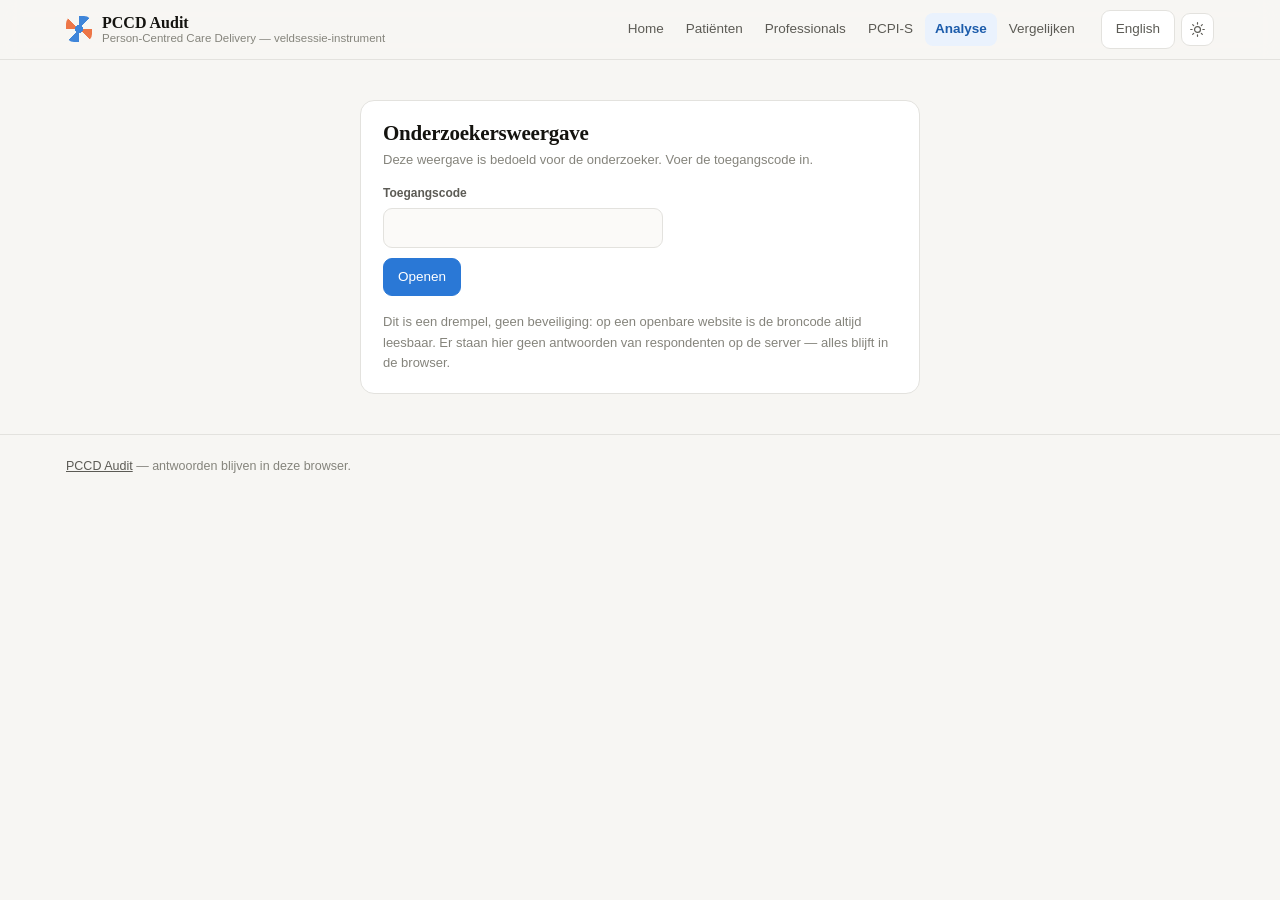
==== analyse.html @ 00fecb93 "Add files via upload" ====
<!doctype html>
<html lang="nl">
<head>
<meta charset="utf-8">
<meta name="viewport" content="width=device-width, initial-scale=1">
<title>Analyse — PCCD Audit</title>
<link rel="stylesheet" href="assets/styles.css">
<link rel="icon" href="data:image/svg+xml,%3Csvg xmlns='http://www.w3.org/2000/svg' viewBox='0 0 32 32'%3E%3Ccircle cx='16' cy='16' r='13' fill='none' stroke='%232a78d6' stroke-width='2'/%3E%3Ccircle cx='16' cy='16' r='6' fill='none' stroke='%23eb6834' stroke-width='2'/%3E%3C/svg%3E">
</head>
<body>
<header class="chrome"><div class="chrome-inner" data-chrome></div></header>
<main class="wrap wide"><div id="app"></div></main>
<footer class="site"><div class="wrap"><p data-footer="researcher"></p></div></footer>
<script src="assets/config.js"></script>
<script src="assets/i18n.js"></script>
<script src="assets/data.js"></script>
<script src="assets/radar.js"></script>
<script src="assets/advice.js"></script>
<script src="assets/app.js"></script>
<script src="assets/participant.js"></script>
<script src="assets/analysis.js"></script>
<script>buildAnalysis();</script>
</body>
</html>
---- assets/styles.css ----
/* PCCD Audit — stijl. Geen externe bronnen: werkt offline en op GitHub Pages. */

:root {
  color-scheme: light;
  --bg:            #f7f6f3;
  --surface:       #ffffff;
  --surface-2:     #fbfaf8;
  --border:        #e3e2de;
  --border-strong: #cfcec8;
  --text:          #14130f;
  --text-2:        #5c5b55;
  --text-3:        #85847c;
  --accent:        #2a78d6;
  --accent-ink:    #1c5cab;
  --accent-soft:   #eaf2fd;
  --series-2:      #eb6834;
  --series-3:      #1baf7a;
  --danger:        #c23b3b;
  --shadow:        0 1px 2px rgba(20,19,15,.05), 0 8px 24px -12px rgba(20,19,15,.16);
  --radius:        14px;
  --sans: -apple-system, BlinkMacSystemFont, "Segoe UI", Roboto, "Helvetica Neue", Arial, sans-serif;
  --serif: ui-serif, Georgia, "Iowan Old Style", "Times New Roman", serif;
}
@media (prefers-color-scheme: dark) {
  :root:not([data-theme="light"]) {
    color-scheme: dark;
    --bg:            #111114;
    --surface:       #17171a;
    --surface-2:     #1d1d21;
    --border:        #2c2c32;
    --border-strong: #3d3d45;
    --text:          #f4f4f2;
    --text-2:        #a8a7a0;
    --text-3:        #85847c;
    --accent:        #3987e5;
    --accent-ink:    #86b6ef;
    --accent-soft:   #16243a;
    --series-2:      #d95926;
    --series-3:      #199e70;
    --danger:        #e66767;
    --shadow:        0 1px 2px rgba(0,0,0,.4), 0 10px 28px -14px rgba(0,0,0,.7);
  }
}
:root[data-theme="dark"] {
  color-scheme: dark;
  --bg:            #111114;
  --surface:       #17171a;
  --surface-2:     #1d1d21;
  --border:        #2c2c32;
  --border-strong: #3d3d45;
  --text:          #f4f4f2;
  --text-2:        #a8a7a0;
  --text-3:        #85847c;
  --accent:        #3987e5;
  --accent-ink:    #86b6ef;
  --accent-soft:   #16243a;
  --series-2:      #d95926;
  --series-3:      #199e70;
  --danger:        #e66767;
  --shadow:        0 1px 2px rgba(0,0,0,.4), 0 10px 28px -14px rgba(0,0,0,.7);
}

* { box-sizing: border-box; }
html { -webkit-text-size-adjust: 100%; }
body {
  margin: 0;
  background: var(--bg);
  color: var(--text);
  font-family: var(--sans);
  font-size: 16px;
  line-height: 1.55;
  -webkit-font-smoothing: antialiased;
}
h1, h2, h3 { font-family: var(--serif); font-weight: 600; line-height: 1.2; letter-spacing: -.01em; margin: 0; }
p { margin: 0; }
a { color: inherit; }

.wrap { max-width: 1180px; margin: 0 auto; padding: 0 16px; }

/* ---------- chrome ---------- */
.chrome {
  position: sticky; top: 0; z-index: 40;
  background: color-mix(in srgb, var(--bg) 88%, transparent);
  backdrop-filter: saturate(140%) blur(10px);
  border-bottom: 1px solid var(--border);
}
.chrome-inner {
  max-width: 1180px; margin: 0 auto; padding: 10px 16px;
  display: flex; align-items: center; gap: 16px; flex-wrap: wrap;
}
.brand { display: flex; align-items: center; gap: 10px; text-decoration: none; margin-right: auto; }
.brand-mark {
  width: 26px; height: 26px; border-radius: 8px; flex: none;
  background:
    radial-gradient(circle at 50% 50%, var(--accent) 0 22%, transparent 23%),
    conic-gradient(from 0deg, var(--accent) 0 12%, transparent 12% 25%, var(--series-2) 25% 37%, transparent 37% 50%,
                   var(--accent) 50% 62%, transparent 62% 75%, var(--series-2) 75% 87%, transparent 87%);
  opacity: .9;
}
.brand-text { display: flex; flex-direction: column; line-height: 1.15; }
.brand-text b { font-family: var(--serif); font-size: 16px; font-weight: 600; }
.brand-text small { font-size: 11.5px; color: var(--text-3); }
.nav { display: flex; gap: 2px; flex-wrap: wrap; }
.nav a {
  text-decoration: none; font-size: 13.5px; color: var(--text-2);
  padding: 6px 10px; border-radius: 8px;
}
.nav a:hover { background: var(--surface); color: var(--text); }
.nav a[aria-current="page"] { background: var(--accent-soft); color: var(--accent-ink); font-weight: 600; }
.chrome-actions { display: flex; gap: 6px; align-items: center; }

@media (max-width: 780px) {
  .chrome-inner { padding: 8px 16px; row-gap: 7px; }
  .brand { order: 1; margin-right: auto; }
  .chrome-actions { order: 2; }
  .nav {
    order: 3; flex: 1 0 100%; flex-wrap: nowrap; overflow-x: auto;
    scrollbar-width: none; -webkit-overflow-scrolling: touch;
    margin: 0 -16px; padding: 0 16px;
  }
  .nav::-webkit-scrollbar { display: none; }
  .nav a { flex: none; white-space: nowrap; }
  .brand-text small { display: none; }
}

/* ---------- knoppen ---------- */
.btn, .ghost {
  font: inherit; font-size: 13.5px; font-weight: 500;
  border-radius: 9px; padding: 8px 14px; cursor: pointer;
  border: 1px solid transparent; transition: background .12s, border-color .12s, color .12s;
}
.btn { background: var(--accent); color: #fff; border-color: var(--accent); }
a.btn, a.ghost { text-decoration: none; display: inline-flex; align-items: center; }
.btn:hover { background: var(--accent-ink); border-color: var(--accent-ink); }
.ghost { background: var(--surface); color: var(--text-2); border-color: var(--border); }
.ghost:hover { color: var(--text); border-color: var(--border-strong); }
.ghost.danger:hover { color: var(--danger); border-color: var(--danger); }
.small { font-size: 12.5px; padding: 6px 11px; }
.icon { padding: 7px; display: grid; place-items: center; }
:root[data-theme="dark"] .icon svg, :root:not([data-theme="light"]) .icon svg { }

/* ---------- pagina ---------- */
main { padding: 32px 0 72px; }
.page-head { max-width: 760px; margin-bottom: 26px; }
.eyebrow, .card-eyebrow {
  display: inline-block; font-size: 11.5px; letter-spacing: .07em; text-transform: uppercase;
  color: var(--text-3); font-weight: 600; margin-bottom: 8px;
}
h1 { font-size: clamp(28px, 4.2vw, 40px); margin-bottom: 10px; }
.lead { color: var(--text-2); font-size: 16.5px; max-width: 68ch; }
.fineprint { color: var(--text-3); font-size: 13px; }

/* ---------- home ---------- */
.hero { max-width: 720px; margin: 20px 0 34px; }
.hero h1 { font-size: clamp(32px, 5.5vw, 50px); margin-bottom: 14px; }
.hero .lead { font-size: 17.5px; margin-bottom: 12px; }

.cards { display: grid; gap: 18px; grid-template-columns: repeat(auto-fit, minmax(290px, 1fr)); }
.card {
  display: flex; flex-direction: column; text-decoration: none;
  background: var(--surface); border: 1px solid var(--border);
  border-radius: var(--radius); overflow: hidden; box-shadow: var(--shadow);
  transition: transform .14s ease, border-color .14s ease, box-shadow .14s ease;
}
.card:hover { transform: translateY(-2px); border-color: var(--border-strong); }
.card-viz {
  background: var(--surface-2); border-bottom: 1px solid var(--border);
  display: grid; place-items: center; padding: 14px 0;
}
.card-viz svg { width: 190px; height: 190px; display: block; }
.card-viz.is-placeholder { opacity: .4; }
.card-body { padding: 18px 20px 20px; display: flex; flex-direction: column; gap: 8px; flex: 1; }
.card-body h2 { font-size: 22px; }
.card-body p { color: var(--text-2); font-size: 14px; }
.card-meta { display: flex; gap: 6px; flex-wrap: wrap; margin-top: 2px; }
.chip {
  font-size: 12px; padding: 3px 9px; border-radius: 99px;
  background: var(--surface-2); border: 1px solid var(--border); color: var(--text-2);
}
.chip-on { background: var(--accent-soft); border-color: transparent; color: var(--accent-ink); font-weight: 600; }
.chip-muted { color: var(--text-3); }
.card-cta {
  margin-top: auto; padding-top: 10px; font-size: 13.5px; font-weight: 600; color: var(--accent-ink);
  display: inline-flex; align-items: center; gap: 6px;
}
.card:hover .card-cta svg { transform: translateX(2px); }
.card-cta svg { transition: transform .14s; }

.compare-cta {
  margin-top: 26px; padding: 22px 24px; border-radius: var(--radius);
  background: var(--surface); border: 1px solid var(--border);
  display: flex; gap: 20px; align-items: center; justify-content: space-between; flex-wrap: wrap;
}
.compare-cta h2 { font-size: 20px; margin-bottom: 4px; }
.compare-cta p { color: var(--text-2); font-size: 14px; max-width: 62ch; }

/* ---------- toolbar ---------- */
.toolbar {
  display: flex; gap: 16px; flex-wrap: wrap; align-items: flex-end;
  background: var(--surface); border: 1px solid var(--border);
  border-radius: var(--radius); padding: 14px 16px; margin-bottom: 14px;
}
.field { display: flex; flex-direction: column; gap: 5px; min-width: 190px; flex: 1 1 190px; }
.field > span { font-size: 12px; font-weight: 600; color: var(--text-2); }
.field input, .field select {
  font: inherit; font-size: 14px; padding: 8px 10px;
  border: 1px solid var(--border); border-radius: 9px;
  background: var(--surface-2); color: var(--text);
}
.field input:focus, .field select:focus { outline: 2px solid var(--accent); outline-offset: 1px; }
.field-actions { display: flex; gap: 6px; flex-wrap: wrap; }

.progress { display: flex; align-items: center; gap: 12px; flex-wrap: wrap; margin-bottom: 22px; }
.progress-bar { flex: 1 1 160px; height: 6px; background: var(--border); border-radius: 99px; overflow: hidden; }
.progress-bar span { display: block; height: 100%; width: 0; background: var(--accent); border-radius: 99px; transition: width .2s; }
.progress-text { font-size: 13px; font-weight: 600; color: var(--text-2); }
.progress-note { font-size: 12px; color: var(--text-3); }

/* ---------- layout ---------- */
.layout { display: grid; gap: 26px; grid-template-columns: minmax(0, 1fr); align-items: start; }
@media (min-width: 1000px) {
  .layout { grid-template-columns: minmax(0, 1fr) 470px; }
  .results { position: sticky; top: 76px; }
  .layout.layout-stack { grid-template-columns: minmax(0, 1fr); }
  .layout.layout-stack .results { position: static; order: -1; }
  .layout.layout-stack .viz-wrap svg.radar { max-width: 900px; margin: 0 auto; }
}

/* ---------- vragen ---------- */
.stem { font-family: var(--serif); font-size: 18px; color: var(--text); margin-bottom: 18px; }
.domain-head {
  font-size: 13px; letter-spacing: .07em; text-transform: uppercase; color: var(--accent-ink);
  font-family: var(--sans); font-weight: 700; margin: 26px 0 6px; padding-bottom: 6px;
  border-bottom: 1px solid var(--border);
}
.dim {
  background: var(--surface); border: 1px solid var(--border);
  border-radius: var(--radius); padding: 16px 18px; margin-bottom: 14px;
}
.dim-head { font-size: 17px; margin-bottom: 10px; }
.item { padding: 12px 0; border-top: 1px solid var(--border); }
.dim .item:first-of-type { border-top: 0; padding-top: 2px; }
.item-text { font-size: 14.5px; margin-bottom: 9px; display: flex; gap: 9px; }
.item-id {
  flex: none; min-width: 22px; font-size: 11.5px; font-weight: 700; color: var(--text-3);
  font-variant-numeric: tabular-nums; padding-top: 3px;
}
.opts { display: flex; gap: 6px; flex-wrap: wrap; align-items: center; padding-left: 31px; }
.opt {
  position: relative; display: inline-flex; align-items: center; gap: 6px;
  border: 1px solid var(--border); border-radius: 9px; padding: 5px 10px;
  cursor: pointer; font-size: 12.5px; color: var(--text-2); background: var(--surface-2);
  transition: border-color .1s, background .1s, color .1s;
}
.opt:hover { border-color: var(--border-strong); color: var(--text); }
.opt input { position: absolute; opacity: 0; width: 1px; height: 1px; }
.opt input:focus-visible ~ .opt-num { outline: 2px solid var(--accent); outline-offset: 2px; border-radius: 4px; }
.opt-num { font-weight: 700; font-variant-numeric: tabular-nums; }
.opt-lab { display: none; }
.opt { min-width: 38px; justify-content: center; }
.opt.on { background: var(--accent-soft); border-color: var(--accent); color: var(--accent-ink); font-weight: 600; }
.opt.on .opt-lab { display: inline; }
.opt-na.on { background: var(--surface-2); border-color: var(--border-strong); color: var(--text-2); }

.clear {
  font: inherit; font-size: 12px; background: none; border: 0; color: var(--text-3);
  cursor: pointer; text-decoration: underline; padding: 4px 6px;
}
.clear:hover { color: var(--danger); }

.scalekey {
  display: flex; flex-wrap: wrap; gap: 4px 14px; margin-bottom: 16px;
  font-size: 12px; color: var(--text-3);
}
.scalekey span { display: inline-flex; align-items: center; gap: 5px; }
.scalekey b {
  display: inline-grid; place-items: center; min-width: 19px; height: 19px;
  border-radius: 6px; background: var(--surface); border: 1px solid var(--border);
  color: var(--text-2); font-size: 11.5px;
}

/* ---------- resultaten ---------- */
.results {
  background: var(--surface); border: 1px solid var(--border);
  border-radius: var(--radius); padding: 18px 18px 20px; box-shadow: var(--shadow);
}
.results-head h2 { font-size: 20px; margin-bottom: 4px; }
.results-head .fineprint { margin-bottom: 10px; }
.seg { display: inline-flex; border: 1px solid var(--border); border-radius: 9px; overflow: hidden; margin: 0 6px 10px 0; }
.seg button {
  font: inherit; font-size: 12.5px; padding: 6px 11px; border: 0; cursor: pointer;
  background: var(--surface-2); color: var(--text-2);
}
.seg button + button { border-left: 1px solid var(--border); }
.seg button.on { background: var(--accent-soft); color: var(--accent-ink); font-weight: 600; }
.viz-wrap { position: relative; margin: 6px 0 10px; }
.viz-wrap svg.radar { width: 100%; max-width: 720px; height: auto; display: block; margin: 0 auto; border-radius: 10px; }
.viz-title { font-size: 15px; margin-bottom: 4px; text-align: center; }
.viz-duo { display: grid; gap: 18px; grid-template-columns: repeat(auto-fit, minmax(320px, 1fr)); }
.viz-empty {
  color: var(--text-3); font-size: 13.5px; text-align: center;
  padding: 44px 16px; border: 1px dashed var(--border-strong); border-radius: 10px;
}
.viz-tip {
  position: absolute; transform: translate(-50%, calc(-100% - 12px));
  background: var(--text); color: var(--bg); font-size: 12px; line-height: 1.4;
  padding: 7px 10px; border-radius: 8px; pointer-events: none; white-space: nowrap; z-index: 5;
  box-shadow: 0 6px 20px -8px rgba(0,0,0,.5);
}
.viz-tip strong { display: block; margin-bottom: 2px; }
.viz-tip-row { display: flex; align-items: center; gap: 6px; }
.viz-tip-row i { width: 8px; height: 8px; border-radius: 99px; display: inline-block; }

.tbl { width: 100%; border-collapse: collapse; font-size: 13.5px; margin: 6px 0 10px; }
.tbl th, .tbl td { text-align: left; padding: 7px 8px; border-bottom: 1px solid var(--border); }
.tbl th { font-size: 11.5px; text-transform: uppercase; letter-spacing: .05em; color: var(--text-3); font-weight: 700; }
.tbl .num { text-align: right; font-variant-numeric: tabular-nums; }
.tbl .muted { color: var(--text-3); }
.tbl .flag { color: var(--series-2); font-weight: 700; }
.tbl .tr-head th {
  padding-top: 14px; color: var(--accent-ink); font-size: 11.5px; border-bottom-color: var(--border-strong);
}
.export { display: flex; gap: 6px; flex-wrap: wrap; margin-top: 12px; }

.panel {
  background: var(--surface); border: 1px solid var(--border);
  border-radius: var(--radius); padding: 20px 22px; margin: 22px 0;
}
.panel h2 { font-size: 21px; margin-bottom: 4px; }
.callout {
  background: var(--accent-soft); color: var(--accent-ink);
  border-radius: 10px; padding: 10px 13px; font-size: 14px; margin: 10px 0;
}

footer.site {
  border-top: 1px solid var(--border); padding: 22px 0 40px;
  color: var(--text-3); font-size: 12.5px;
}
footer.site a { color: var(--text-2); }


/* ---------- advies ---------- */
.advice-head { display: flex; align-items: center; gap: 10px; flex-wrap: wrap; margin-bottom: 8px; }
.advice-head h2 { margin: 0; }
.advice-summary { font-size: 16px; color: var(--text); max-width: 74ch; margin: 6px 0 4px; }
.advice-sub {
  font-family: var(--sans); font-size: 12px; letter-spacing: .07em; text-transform: uppercase;
  font-weight: 700; color: var(--text-3); margin: 22px 0 10px;
}
.advice-grid { display: grid; gap: 12px; grid-template-columns: repeat(auto-fit, minmax(300px, 1fr)); }
.advice-item {
  border: 1px solid var(--border); border-left: 3px solid var(--border-strong);
  border-radius: 10px; padding: 13px 15px; background: var(--surface-2);
}
.advice-item header { display: flex; align-items: center; gap: 9px; margin-bottom: 6px; flex-wrap: wrap; }
.advice-item h4 { font-family: var(--serif); font-size: 16.5px; font-weight: 600; margin: 0; flex: 1 1 auto; }
.advice-score { font-variant-numeric: tabular-nums; font-weight: 700; font-size: 15px; color: var(--text-2); }
.advice-beeld { font-size: 14px; color: var(--text-2); }
.advice-actie { font-size: 14px; color: var(--text); margin-top: 7px; }
.advice-actie strong { color: var(--text-2); font-weight: 600; }
.advice-laag   { border-left-color: var(--series-2); }
.advice-midden { border-left-color: var(--accent); }
.advice-hoog   { border-left-color: var(--series-3); }

.badge {
  font-size: 11.5px; font-weight: 700; letter-spacing: .02em;
  padding: 2.5px 9px; border-radius: 99px; white-space: nowrap;
  border: 1px solid transparent;
}
.badge-laag   { background: color-mix(in srgb, var(--series-2) 14%, transparent); color: var(--series-2); }
.badge-midden { background: var(--accent-soft); color: var(--accent-ink); }
.badge-hoog   { background: color-mix(in srgb, var(--series-3) 15%, transparent); color: var(--series-3); }

/* ---------- deelnemersmodus ---------- */
.card-role {
  font: inherit; text-align: left; cursor: pointer; border: 1px solid var(--border);
  background: var(--surface); color: inherit;
}
.card-role .card-body { padding: 20px 22px 22px; }
.finish-bar {
  position: sticky; bottom: 0; z-index: 20; margin-top: 18px;
  padding: 14px 0 18px; display: flex; justify-content: center;
  background: linear-gradient(to top, var(--bg) 62%, transparent);
}
.finish-bar .btn { font-size: 15px; padding: 11px 24px; }

.codebox {
  width: 100%; font-family: ui-monospace, SFMono-Regular, Menlo, Consolas, monospace;
  font-size: 12px; line-height: 1.5; padding: 10px 12px; resize: vertical;
  border: 1px solid var(--border); border-radius: 10px;
  background: var(--surface-2); color: var(--text); word-break: break-all;
}
.linkrow { display: flex; gap: 8px; flex-wrap: wrap; align-items: center; margin-top: 12px; }
.linkrow input {
  flex: 1 1 260px; font: inherit; font-size: 13px; padding: 8px 11px;
  border: 1px solid var(--border); border-radius: 9px;
  background: var(--surface-2); color: var(--text-2);
}
.import-msg { font-size: 13px; color: var(--text-2); align-self: center; }
.lock { max-width: 560px; margin: 40px auto; }
.lock-err { color: var(--danger); font-size: 13.5px; margin-top: 8px; }


/* ---------- analysedashboard ---------- */
.wrap.wide { max-width: 1400px; }
.cta-row { display: flex; gap: 8px; flex-wrap: wrap; }

.qswitch { display: flex; gap: 6px; flex-wrap: wrap; margin-bottom: 18px; }
.qswitch button {
  font: inherit; font-size: 13.5px; padding: 8px 14px; cursor: pointer;
  border: 1px solid var(--border); border-radius: 10px;
  background: var(--surface); color: var(--text-2);
  display: inline-flex; align-items: center; gap: 8px;
}
.qswitch button:hover { border-color: var(--border-strong); color: var(--text); }
.qswitch button.on { background: var(--accent-soft); border-color: var(--accent); color: var(--accent-ink); font-weight: 600; }
.qswitch-n {
  font-size: 11.5px; font-weight: 700; padding: 1px 7px; border-radius: 99px;
  background: var(--surface-2); color: var(--text-3);
}
.qswitch button.on .qswitch-n { background: var(--surface); color: var(--accent-ink); }

.analysis { display: grid; gap: 22px; grid-template-columns: minmax(0, 1fr); align-items: start; }
@media (min-width: 1040px) {
  .analysis { grid-template-columns: 262px minmax(0, 1fr); }
  .filters { position: sticky; top: 76px; max-height: calc(100vh - 96px); overflow-y: auto; }
}
.filters {
  background: var(--surface); border: 1px solid var(--border);
  border-radius: var(--radius); padding: 14px 16px 16px;
}
.filters-head { display: flex; align-items: baseline; justify-content: space-between; gap: 10px; margin-bottom: 6px; }
.filters-head h2 { font-size: 17px; }
.linkbtn {
  font: inherit; font-size: 12.5px; background: none; border: 0; padding: 0;
  color: var(--accent-ink); cursor: pointer; text-decoration: underline;
}
.filtergroup { border-top: 1px solid var(--border); }
.filtergroup summary {
  cursor: pointer; padding: 9px 0; font-size: 13.5px; font-weight: 600; color: var(--text-2);
  display: flex; align-items: center; gap: 7px; list-style: none;
}
.filtergroup summary::-webkit-details-marker { display: none; }
.filtergroup summary::after {
  content: ''; width: 6px; height: 6px; margin-left: auto; flex: none;
  border-right: 1.6px solid var(--text-3); border-bottom: 1.6px solid var(--text-3);
  transform: rotate(-45deg); transition: transform .15s;
}
.filtergroup[open] summary::after { transform: rotate(45deg); }
.filter-badge {
  font-size: 11px; font-weight: 700; padding: 1px 6px; border-radius: 99px;
  background: var(--accent-soft); color: var(--accent-ink);
}
.filteropts { padding: 2px 0 10px; display: flex; flex-direction: column; gap: 2px; }
.filteropt {
  display: flex; align-items: center; gap: 8px; font-size: 13px; color: var(--text-2);
  padding: 4px 6px; border-radius: 7px; cursor: pointer;
}
.filteropt:hover { background: var(--surface-2); }
.filteropt span { flex: 1; }
.filteropt b { font-size: 12px; color: var(--text-3); font-variant-numeric: tabular-nums; font-weight: 600; }
.filteropt.is-empty { opacity: .45; cursor: default; }
.filter-note { font-size: 11.5px; color: var(--text-3); padding: 4px 6px; }
.filters-note { margin-top: 12px; padding-top: 12px; border-top: 1px solid var(--border); font-size: 11.5px; }

.tabs { display: flex; gap: 2px; flex-wrap: wrap; border-bottom: 1px solid var(--border); margin-bottom: 18px; }
.tabs button {
  font: inherit; font-size: 14px; padding: 9px 14px; cursor: pointer;
  background: none; border: 0; border-bottom: 2px solid transparent;
  color: var(--text-2); margin-bottom: -1px;
}
.tabs button:hover { color: var(--text); }
.tabs button.on { color: var(--accent-ink); border-bottom-color: var(--accent); font-weight: 600; }
.selection-note { font-size: 13px; color: var(--text-2); margin-bottom: 14px; }

.statgrid { display: grid; gap: 14px; grid-template-columns: repeat(auto-fit, minmax(230px, 1fr)); margin-top: 12px; }
.statcard {
  background: var(--surface-2); border: 1px solid var(--border);
  border-left: 3px solid var(--accent-bar, var(--accent));
  border-radius: 11px; padding: 14px 16px 15px;
}
.statcard h3 { font-family: var(--sans); font-size: 13px; font-weight: 700; color: var(--text-2); line-height: 1.3; min-height: 2.6em; }
.statcard-num { font-family: var(--serif); font-size: 34px; font-weight: 600; line-height: 1.05; margin: 6px 0 2px; letter-spacing: -.02em; }
.statcard-num span { font-size: 15px; color: var(--text-3); font-family: var(--sans); font-weight: 400; margin-left: 4px; }
.statcard-sub { font-size: 12px; color: var(--text-3); font-variant-numeric: tabular-nums; }
.statbar { position: relative; height: 4px; background: var(--border); border-radius: 99px; margin: 14px 0 5px; }
.statbar span {
  position: absolute; top: 50%; width: 11px; height: 11px; border-radius: 99px;
  transform: translate(-50%, -50%); box-shadow: 0 0 0 2px var(--surface-2);
}
.statbar-ax { display: flex; justify-content: space-between; font-size: 10.5px; color: var(--text-3); font-variant-numeric: tabular-nums; }
.statcard-alpha {
  font-size: 11.5px; color: var(--text-3); margin-top: 11px; padding-top: 9px;
  border-top: 1px solid var(--border);
}
.statcard-alpha b { font-variant-numeric: tabular-nums; }
.statcard-alpha b.ok { color: var(--series-3); }
.statcard-alpha b.warn { color: var(--series-2); }
.statcard-alpha.muted { color: var(--text-3); opacity: .8; }

.tiles { display: grid; gap: 12px; grid-template-columns: repeat(auto-fit, minmax(140px, 1fr)); margin-top: 12px; }
.tile {
  background: var(--surface-2); border: 1px solid var(--border); border-radius: 11px;
  padding: 16px; display: flex; flex-direction: column; gap: 4px;
}
.tile b { font-family: var(--serif); font-size: 26px; font-weight: 600; line-height: 1.1; letter-spacing: -.01em; }
.tile span { font-size: 12px; color: var(--text-3); line-height: 1.35; }

.bggrid { display: grid; gap: 22px; grid-template-columns: repeat(auto-fit, minmax(290px, 1fr)); margin-top: 8px; }
.bgblock h3 { font-family: var(--sans); font-size: 13px; font-weight: 700; color: var(--text-2); margin-bottom: 6px; }
.bgtable td:first-child { width: 42%; }
.bgtable .bar { width: 34%; padding-right: 12px; }
.bgtable .bar span { display: block; height: 7px; background: var(--accent); border-radius: 99px; min-width: 0; }
.bgtable tr.is-empty td { color: var(--text-3); }
.bgtable tr.is-empty .bar span { background: var(--border-strong); }

.scaleblock { background: var(--surface); border: 1px solid var(--border); border-radius: var(--radius); padding: 16px 18px; margin-bottom: 14px; }
.scaleblock-head { display: flex; align-items: baseline; gap: 10px; flex-wrap: wrap; margin-bottom: 8px; }
.scaleblock-head h3 { font-size: 18px; flex: 1 1 auto; }
.scaleblock-mean { font-family: var(--serif); font-size: 22px; font-weight: 600; font-variant-numeric: tabular-nums; }
.itemtable { font-size: 13px; }
.itemtable .itemcol { width: 46%; }
.itemtable .item-id { display: inline-block; min-width: 24px; margin-right: 4px; padding-top: 0; }
.itemtable .distcol { width: 24%; min-width: 130px; }
.itemtable .strong { font-weight: 700; }
.dist { display: flex; height: 11px; border-radius: 4px; overflow: hidden; background: var(--border); }
.dist .seg { display: block; height: 100%; }
.seg-1 { background: #b03a36; } .seg-2 { background: #e08b5c; }
.seg-3 { background: #d9c98c; } .seg-4 { background: #7fae86; } .seg-5 { background: #2f7d54; }
:root[data-theme="dark"] .seg-1, :root:not([data-theme="light"]) .seg-1 { background: #c2504b; }
:root[data-theme="dark"] .seg-3, :root:not([data-theme="light"]) .seg-3 { background: #b8a763; }
.distlegend { display: flex; flex-wrap: wrap; gap: 6px 16px; margin-top: 12px; font-size: 12px; color: var(--text-3); }
.distlegend span { display: inline-flex; align-items: center; gap: 6px; }
.distlegend i { width: 11px; height: 11px; border-radius: 3px; display: inline-block; }

.corrscroll { overflow-x: auto; margin-top: 12px; }
.corrtable { border-collapse: separate; border-spacing: 2px; font-size: 12px; }
.corrtable th.rot { font-size: 11px; color: var(--text-3); font-weight: 700; padding: 0 0 6px; text-align: center; }
.corrtable .rowhead {
  text-align: left; font-weight: 500; font-size: 12.5px; color: var(--text-2);
  padding-right: 12px; white-space: nowrap; max-width: 260px; overflow: hidden; text-overflow: ellipsis;
}
.corrtable .idx { display: inline-block; min-width: 16px; color: var(--text-3); font-weight: 700; }
.corrtable .cell {
  width: 46px; height: 32px; text-align: center; border-radius: 5px;
  font-variant-numeric: tabular-nums; font-weight: 600;
}
.corrtable .cell.diag { background: var(--surface-2); color: var(--text-3); }
.corrtable .cell.empty { background: var(--surface-2); color: var(--text-3); font-weight: 400; }
.corrlegend { display: flex; align-items: center; gap: 8px; margin-top: 12px; font-size: 11.5px; color: var(--text-3); }
.corrlegend i { display: block; width: 180px; height: 8px; border-radius: 99px; }
.callout-warn { background: color-mix(in srgb, var(--series-2) 13%, transparent); color: var(--series-2); }

.bgpanel {
  background: var(--surface); border: 1px solid var(--border);
  border-radius: var(--radius); padding: 0 16px; margin-bottom: 14px;
}
.bgpanel summary {
  cursor: pointer; padding: 13px 0; font-size: 13.5px; font-weight: 600; color: var(--text-2); list-style: none;
}
.bgpanel summary::-webkit-details-marker { display: none; }
.bgpanel[open] summary { border-bottom: 1px solid var(--border); }
.bgfields {
  display: grid; gap: 12px; grid-template-columns: repeat(auto-fit, minmax(200px, 1fr));
  padding: 14px 0 16px;
}
.bgform .bgfields { padding-top: 0; }

/* ---------- afdrukken ---------- */


@media print {
  .chrome, .no-print, footer.site { display: none !important; }
  body { background: #fff; }
  main { padding: 0; }
  .layout { display: block; }
  .results { border: 0; box-shadow: none; padding: 0; position: static; }
  .panel { border: 0; padding: 0; }
  .analysis { display: block; }
  .statcard, .tile, .scaleblock { break-inside: avoid; }
  .advice-item { break-inside: avoid; }
  .finish-bar { display: none !important; }
  .viz-wrap svg.radar { max-width: 620px; margin: 0 auto; }
  .tbl { font-size: 11.5px; }
  a[href]:after { content: ''; }
}
@media (prefers-reduced-motion: reduce) {
  * { transition: none !important; animation: none !important; }
}
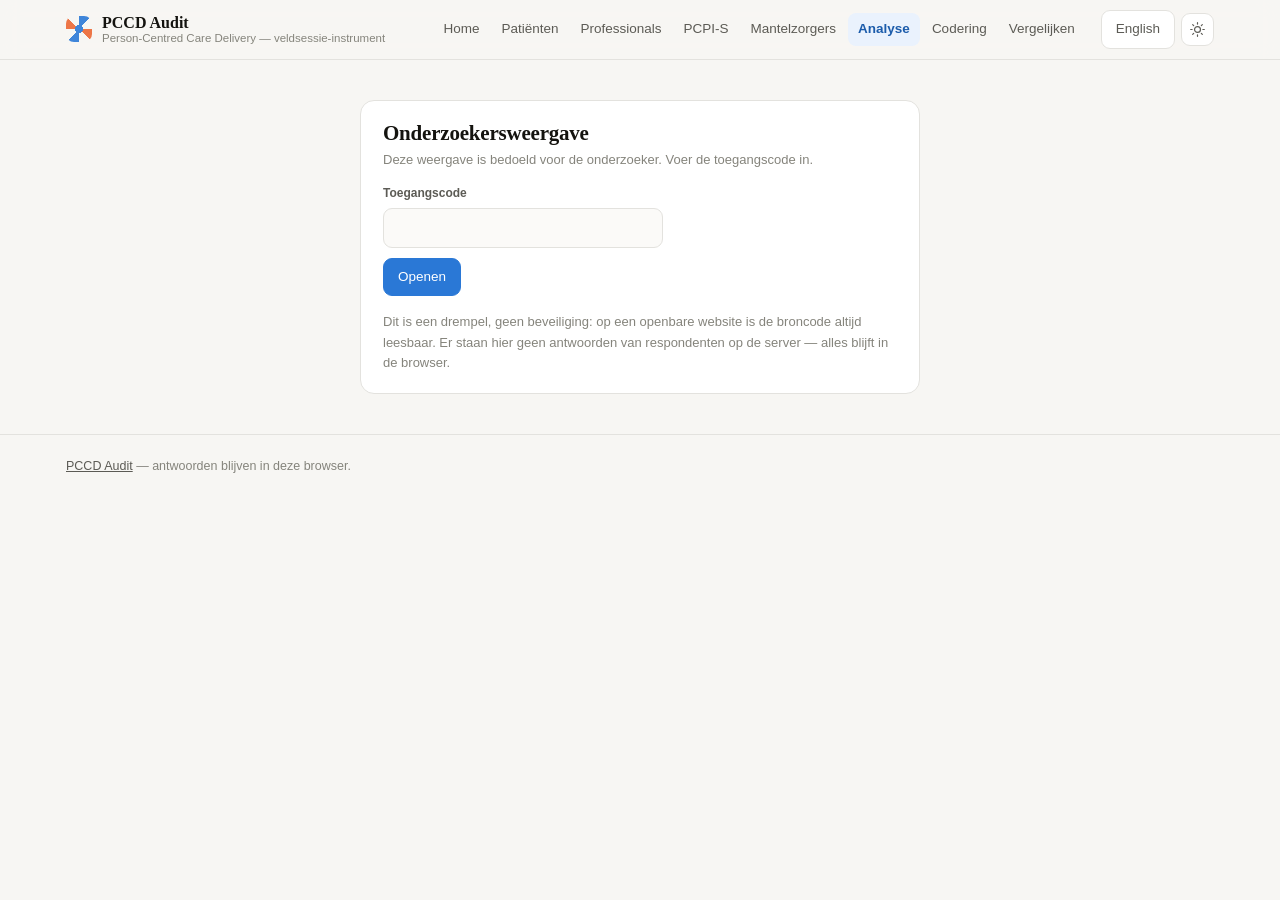
==== commit 53f67dbd: "Add files via upload" ====
--- a/analyse.html
+++ b/analyse.html
@@ -18,6 +18,7 @@
 <script src="assets/advice.js"></script>
 <script src="assets/app.js"></script>
 <script src="assets/participant.js"></script>
+<script src="assets/coding.js"></script>
 <script src="assets/analysis.js"></script>
 <script>buildAnalysis();</script>
 </body>
--- a/assets/styles.css
+++ b/assets/styles.css
@@ -566,7 +566,76 @@
 }
 .bgform .bgfields { padding-top: 0; }
 
+
+/* ---------- mantelzorgers: open vragen met opname ---------- */
+.narrative-dim { padding: 18px 20px 20px; }
+.dim-num {
+  display: inline-grid; place-items: center; width: 24px; height: 24px; margin-right: 9px;
+  border-radius: 99px; background: var(--accent-soft); color: var(--accent-ink);
+  font-family: var(--sans); font-size: 12px; font-weight: 700; vertical-align: 2px;
+}
+.narrative-q { padding: 14px 0; border-top: 1px solid var(--border); }
+.narrative-dim .narrative-q:first-of-type { border-top: 0; padding-top: 6px; }
+.narrative-prompt { font-size: 15.5px; margin-bottom: 10px; max-width: 70ch; }
+.rec-row { display: flex; align-items: center; gap: 10px; flex-wrap: wrap; margin-bottom: 9px; }
+.rec-btn { display: inline-flex; align-items: center; gap: 7px; }
+.rec-dot { width: 9px; height: 9px; border-radius: 99px; background: var(--danger); flex: none; }
+.rec-btn.on { background: var(--danger); border-color: var(--danger); color: #fff; }
+.rec-btn.on .rec-dot { background: #fff; animation: pulse 1.1s infinite; }
+@keyframes pulse { 0%,100% { opacity: 1 } 50% { opacity: .25 } }
+.rec-time { font-size: 12.5px; font-variant-numeric: tabular-nums; color: var(--text-3); min-width: 42px; }
+.rec-audio { height: 32px; max-width: 260px; }
+.narrative-text {
+  width: 100%; font: inherit; font-size: 14.5px; line-height: 1.5; padding: 10px 12px;
+  border: 1px solid var(--border); border-radius: 10px;
+  background: var(--surface-2); color: var(--text); resize: vertical;
+}
+.narrative-text:focus { outline: 2px solid var(--accent); outline-offset: 1px; }
+.narrative-score { border-top: 1px solid var(--border); margin-top: 6px; padding-top: 14px; }
+
+/* ---------- codering ---------- */
+.runpanel { padding: 20px 22px; }
+.runrow { display: flex; gap: 20px; align-items: center; justify-content: space-between; flex-wrap: wrap; }
+.runcount { font-size: 15px; margin-bottom: 3px; }
+.btn.big { font-size: 15px; padding: 12px 22px; }
+
+.corebox {
+  border: 1px solid var(--border); border-left: 3px solid var(--accent);
+  border-radius: 11px; padding: 16px 18px; background: var(--surface-2); margin-top: 12px;
+}
+.corebox h3 { font-size: 24px; margin: 8px 0 10px; }
+.core-story { font-size: 15.5px; color: var(--text); max-width: 74ch; }
+.quote {
+  margin: 14px 0 0; padding: 12px 16px; border-left: 3px solid var(--border-strong);
+  font-size: 14.5px; font-style: italic; color: var(--text-2);
+}
+.quote cite { display: block; margin-top: 6px; font-style: normal; font-size: 12.5px; color: var(--text-3); }
+
+.catgrid { display: grid; gap: 13px; grid-template-columns: repeat(auto-fit, minmax(290px, 1fr)); margin-top: 12px; }
+.catcard { border: 1px solid var(--border); border-radius: 11px; padding: 14px 16px; background: var(--surface-2); }
+.catcard header { display: flex; align-items: baseline; gap: 10px; margin-bottom: 8px; }
+.catcard h3 { font-size: 17px; flex: 1 1 auto; }
+.catn {
+  font-size: 12px; font-weight: 700; padding: 2px 9px; border-radius: 99px;
+  background: var(--surface); color: var(--text-3);
+}
+.cat-codes { display: flex; flex-wrap: wrap; gap: 5px; margin-bottom: 8px; }
+.tag {
+  font-size: 11.5px; padding: 2px 8px; border-radius: 99px;
+  background: var(--accent-soft); color: var(--accent-ink);
+}
+.cat-dims { font-size: 12.5px; color: var(--text-3); }
+.cat-dims b { color: var(--text-2); font-weight: 600; }
+.catcard details { margin-top: 9px; }
+.catcard summary { cursor: pointer; font-size: 12.5px; color: var(--accent-ink); }
+.fraglist { margin: 8px 0 0; padding-left: 16px; font-size: 13px; color: var(--text-2); }
+.fraglist li { margin-bottom: 8px; }
+.fragmeta { display: block; font-size: 11.5px; color: var(--text-3); margin-top: 2px; }
+.codetable td[contenteditable] { cursor: text; }
+[contenteditable]:focus { outline: 2px solid var(--accent); outline-offset: 2px; border-radius: 4px; }
+
 /* ---------- afdrukken ---------- */
+
 
 
 @media print {
@@ -577,7 +646,8 @@
   .results { border: 0; box-shadow: none; padding: 0; position: static; }
   .panel { border: 0; padding: 0; }
   .analysis { display: block; }
-  .statcard, .tile, .scaleblock { break-inside: avoid; }
+  .statcard, .tile, .scaleblock, .catcard, .corebox { break-inside: avoid; }
+  .rec-row, .runpanel { display: none !important; }
   .advice-item { break-inside: avoid; }
   .finish-bar { display: none !important; }
   .viz-wrap svg.radar { max-width: 620px; margin: 0 auto; }
